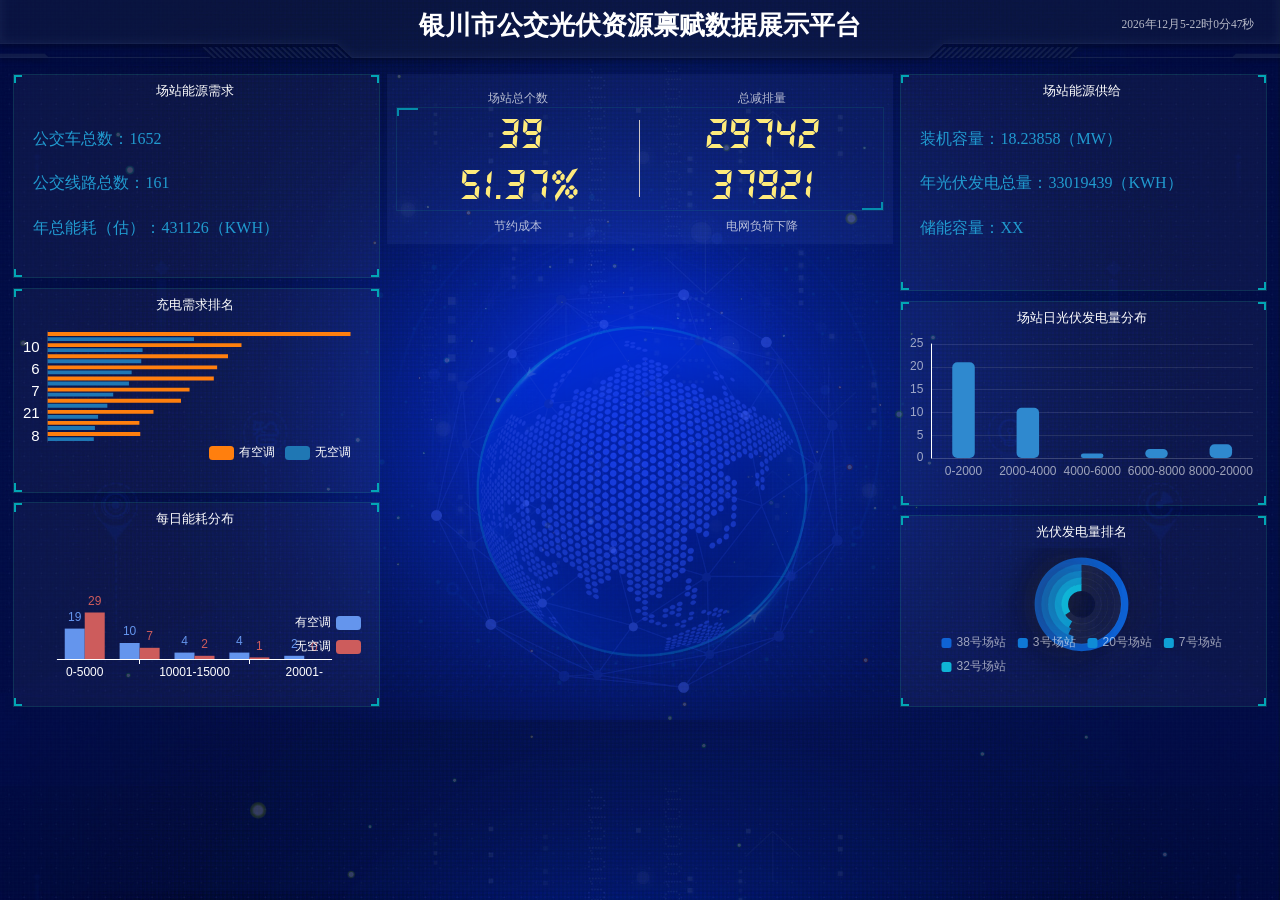
==== index.html @ 21faa327 "Add files via upload" ====
﻿<!doctype html>
<html>

<head>
  <meta charset="utf-8">
  <title>index</title>
  <script type="text/javascript" src="js/jquery.js"></script>
  <link rel="stylesheet" href="css/comon0.css">
</head>
<script>
  $(window).load(function () {
    $(".loading").fadeOut()
  })

  /****/
  $(document).ready(function () {
    var whei = $(window).width()
    $("html").css({ fontSize: whei / 20 })
    $(window).resize(function () {
      var whei = $(window).width()
      $("html").css({ fontSize: whei / 20 })
    });
  });
</script>
<script type="text/javascript" src="js/echarts.min.js"></script>
<script language="JavaScript" src="js/js.js"></script>
<script language="JavaScript" src="js/zhu-chart.js"></script>
<script language="JavaScript" src="js/main.js"></script>
<script language="JavaScript" src="js/jquery.js"></script>
<script language="JavaScript" src="./js/map.js"></script>
<script language="JavaScript" src="./js/data.js"></script>
<script language="JavaScript" src="./js/dataxvqiu.js"></script>
<script language="JavaScript" src="./js/datagongji.js"></script>
<script language="JavaScript" src="./js/datayueguangfu.js"></script>
<script src="http://d3js.org/d3.v3.min.js" charset="utf-8"></script>

<body>

  <div class="canvas" style="opacity: .2">
    <iframe frameborder="0" src="js/index.html" style="width: 100%; height: 100%"></iframe>
  </div>
  <div class="loading">
    <div class="loadbox"> <img src="picture/loading.gif"> 页面加载中... </div>
  </div>
  <div class="head">
    <h1>银川市公交光伏资源禀赋数据展示平台</h1>
    <div class="weather"><!--<img src="picture/weather.png"><span>多云转小雨</span>--><span id="showTime"></span></div>
  </div>
  <div class="mainbox">
    <ul class="clearfix">
      <li>
        <div class="boxall" style="height: 3.2rem">
          <div class="alltitle">场站能源需求</div>
          <div class="allnav" id="场站能源需求"></div>
          <div class="boxfoot"></div>
        </div>
        <div class="boxall" style="height: 3.2rem">
          <div class="alltitle">充电需求排名</div>
          <div class="allnav" id="充电需求排名"></div>
          <div class="boxfoot"></div>
        </div>
        <div class="boxall" style="height: 3.2rem">
          <div style="height:100%; width: 100%;">
            <div class="alltitle">每日能耗分布</div>
            <div class="sy" id="fb1"></div>
          </div>
          <div class="boxfoot">

          </div>
        </div>
      </li>
      <li>
        <div class="bar">
          <div class="barbox2">
            <ul class="clearfix">
              <li class="pulll_left">场站总个数 </li>
              <li class="pulll_left">总减排量</li>
            </ul>
          </div>
          <div class="barbox">
            <ul class="clearfix">
              <li class="pulll_left counter">39</li>
              <li class="pulll_left counter">29742</li>
              <li class="pulll_left counter">51.37%</li>
              <li class="pulll_left counter">37921</li>
            </ul>
          </div>
          <div class="barbox2">
            <ul class="clearfix">
              <li class="pulll_left">节约成本 </li>
              <li class="pulll_left">电网负荷下降</li>
            </ul>
          </div>
        </div>
        <div class="map">
          <div class="map1"><img src="picture/lbx.png"></div>
          <div class="map2"><img src="picture/jt.png"></div>
          <div class="map3"><img src="picture/map.png"></div>
          <div class="map4" id="map_1"></div>
          <div id="main"></div>
        </div>
      </li>
      <li>
        <div class="boxall" style="height:3.4rem">
          <div class="alltitle">场站能源供给</div>
          <div class="allnav" id="场站能源供给"></div>
          <div class="boxfoot"></div>
        </div>
        <div class="boxall" style="height: 3.2rem">
          <div class="alltitle">场站日光伏发电量分布</div>
          <div class="allnav" id="场站日光伏发电量分布"></div>
          <div class="boxfoot"></div>
        </div>
        <div class="boxall" style="height: 3rem">
          <div class="alltitle">光伏发电量排名</div>
          <div class="allnav" id="echart6"></div>
          <div class="boxfoot"></div>
        </div>
      </li>
    </ul>
  </div>
  <script>
    function fontSize(res) {
      let docEl = document.documentElement,
        clientWidth = window.innerWidth || document.documentElement.clientWidth || document.body.clientWidth;
      if (!clientWidth) return;
      let fontSize = 100 * (clientWidth / 1920);
      return res * fontSize;
    }
    let publicUrl = 'https://geo.datav.aliyun.com/areas_v2/bound/';

    async function initChart() {
      let chart = echarts.init(document.getElementById('main'));
      let alladcode = await getGeoJson('all.json')
      let yinchuanGeoJson = await getGeoJson('640100_full.json')
      initEcharts(yinchuanGeoJson, '银川', chart, alladcode)
      generateBarChart(guangfudata);
    }
    initChart();

    var t = null;
    t = setTimeout(time, 1000);//開始运行
    function time() {
      clearTimeout(t);//清除定时器
      dt = new Date();
      var y = dt.getFullYear();
      var mt = dt.getMonth() + 1;
      var day = dt.getDate();
      var h = dt.getHours();//获取时
      var m = dt.getMinutes();//获取分
      var s = dt.getSeconds();//获取秒
      document.getElementById("showTime").innerHTML = y + "年" + mt + "月" + day + "-" + h + "时" + m + "分" + s + "秒";
      t = setTimeout(time, 1000); //设定定时器，循环运行     
    }
    //<script type="text/javascript" src="js/area_echarts.js">
  </script>



  <div class="back"></div>


  <script type="text/javascript" src="js/china.js"></script>

</body>

</html>
---- css/comon0.css ----
﻿@charset "utf-8";

/* CSS Document */
* {
	-webkit-box-sizing: border-box;
	-moz-box-sizing: border-box;
	box-sizing: border-box
}

*,
body {
	padding: 0px;
	margin: 0px;
	color: #222;
	font-family: "微软雅黑";
}

@font-face {
	font-family: electronicFont;
	src: url(../font/DS-DIGIT.TTF)
}

body {
	background: #000d4a url(../images/bg.jpg) center top;
	background-size: cover;
	color: #666;
	font-size: .1rem;
}

li {
	list-style-type: none;
}

table {}

i {
	margin: 0px;
	padding: 0px;
	text-indent: 0px;
}

img {
	border: none;
	max-width: 100%;
}

a {
	text-decoration: none;
	color: #399bff;
}

a.active,
a:focus {
	outline: none !important;
	text-decoration: none;
}

ol,
ul,
p,
h1,
h2,
h3,
h4,
h5,
h6 {
	padding: 0;
	margin: 0
}

a:hover {
	color: #06c;
	text-decoration: none !important
}


.clearfix:after,
.clearfix:before {
	display: table;
	content: " "
}

.clearfix:after {
	clear: both
}

.pulll_left {
	float: left;
}

.pulll_right {
	float: right;
}

/*谷哥滚动条样式*/

::-webkit-scrollbar {
	width: 5px;
	height: 5px;
	position: absolute
}

::-webkit-scrollbar-thumb {
	background-color: #5bc0de
}

::-webkit-scrollbar-track {
	background-color: #ddd
}

/***/
.canvas {
	position: absolute;
	width: 100%;
	left: 0;
	top: 0;
	height: 99%;
	z-index: 1;
}

.allnav {
	height: calc(100% - 30px);
}

.loading {
	position: fixed;
	left: 0;
	top: 0;
	font-size: 18px;
	z-index: 100000000;
	width: 100%;
	height: 100%;
	background: #1a1a1c;
	text-align: center;
}

.loadbox {
	position: absolute;
	width: 160px;
	height: 150px;
	color: #aaa;
	left: 50%;
	top: 50%;
	margin-top: -100px;
	margin-left: -75px;
}

.loadbox img {
	margin: 10px auto;
	display: block;
	width: 40px;
}

.copyright {
	background: rgba(19, 31, 64, .32);
	border: 1px solid rgba(255, 255, 255, .05);
	line-height: .5rem;
	text-align: center;
	padding-right: 15px;
	bottom: 0;
	color: rgba(255, 255, 255, .7);
	font-size: .16rem;
}

.head {
	height: 1.05rem;
	background: url(../images/head_bg.png) no-repeat center center;
	background-size: 100% 100%;
	position: relative;
	z-index: 100;
}

.head h1 {
	color: #fff;
	text-align: center;
	font-size: .4rem;
	line-height: .8rem;
}

.head h1 img {
	width: 1.5rem;
	display: inline-block;
	vertical-align: middle;
	margin-right: .2rem
}

.weather {
	position: absolute;
	right: .3rem;
	top: 0;
	line-height: .75rem;
}

.weather img {
	width: .37rem;
	display: inline-block;
	vertical-align: middle;
}

.weather span {
	color: rgba(255, 255, 255, .7);
	font-size: .18rem;
	padding-right: .1rem;
}

.mainbox {
	padding: .1rem .1rem 0rem .1rem;
}

.mainbox>ul {}

.mainbox>ul>li {
	float: left;
	padding: 0 .1rem
}

.mainbox>ul>li {
	width: 30%
}

.mainbox>ul>li:nth-child(2) {
	width: 40%;
	padding: 0
}

.boxall {
	border: 1px solid rgba(25, 186, 139, .17);
	padding: 0 .2rem .4rem .15rem;
	background: rgba(255, 255, 255, .04) url(../images/line.png);
	background-size: 100% auto;
	position: relative;
	margin-bottom: .15rem;
	z-index: 10;
}

.boxall:before,
.boxall:after {
	position: absolute;
	width: .1rem;
	height: .1rem;
	content: "";
	border-top: 2px solid #02a6b5;
	top: 0;
}

.boxall:before,
.boxfoot:before {
	border-left: 2px solid #02a6b5;
	left: 0;
}

.boxall:after,
.boxfoot:after {
	border-right: 2px solid #02a6b5;
	right: 0;
}

.alltitle {
	font-size: .2rem;
	color: #fff;
	text-align: center;
	line-height: .5rem;
}

.boxfoot {
	position: absolute;
	bottom: 0;
	width: 100%;
	left: 0;
}

.boxfoot:before,
.boxfoot:after {
	position: absolute;
	width: .1rem;
	height: .1rem;
	content: "";
	border-bottom: 2px solid #02a6b5;
	bottom: 0;
}

.bar {
	background: rgba(101, 132, 226, .1);
	padding: .15rem;
}

.barbox li,
.barbox2 li {
	width: 50%;
	text-align: center;
	position: relative;
	z-index: 100;
}

.barbox:before,
.barbox:after {
	position: absolute;
	width: .3rem;
	height: .1rem;
	content: "";
}

.barbox:before {
	border-left: 2px solid #02a6b5;
	left: 0;
	border-top: 2px solid #02a6b5;
}

.barbox:after {
	border-right: 2px solid #02a6b5;
	right: 0;
	bottom: 0;
	border-bottom: 2px solid #02a6b5;
}

.barbox li:first-child:before {
	/**事件中分割	**/
	position: absolute;
	content: "";
	height: 150%;
	width: 1px;
	background: rgb(208, 199, 199);
	right: 0;
	top: 25%;
}

.barbox {
	border: 1px solid rgba(25, 186, 139, .17);
	position: relative;
}

.barbox li {
	font-size: .7rem;
	color: #ffeb7b;
	padding: .05rem 0;
	font-family: electronicFont;
	font-weight: bold;
}

.barbox2 li {
	font-size: .19rem;
	color: rgba(255, 255, 255, .7);
	padding-top: .1rem;
}

.map {
	position: relative;
	height: 7.2rem;
	z-index: 9;
}

#main {
	position: absolute;
	top: 50%;
	left: 50%;
	transform: translate(-50%, -50%);
	width: 30vw;
	height: 60vh;
	z-index: 5;
	/* 可选：设置内边距，增加内容与边框的间距 */
	/* 设置地图容器的层级为0 */
}

.map4 {
	width: 200%;
	height: 7rem;
	position: relative;
	left: -50%;
	top: 4%;
	margin-top: .2rem;
	z-index: 5;
}

.map1,
.map2,
.map3 {
	position: absolute;
	opacity: .5
}

.map1 {
	width: 6.43rem;
	z-index: 2;
	top: .45rem;
	left: .7rem;
	animation: myfirst2 15s infinite linear;
}

.map2 {
	width: 5.66rem;
	top: .85rem;
	left: 1.2rem;
	z-index: 3;
	opacity: 0.2;
	animation: myfirst 10s infinite linear;
}

.map3 {
	width: 5.18rem;
	top: 1.07rem;
	left: 1.4rem;
	z-index: 1;
}





.tabs {
	text-align: center;
	padding: .1rem 0 0 0;
}

.tabs a {
	position: relative;
	display: inline-block;
	margin-left: 1px;
	padding: .05rem .2rem;
	color: #898989;
	transition: all .3s ease-out 0s;
	font-size: 14px;
}

.tabs li {
	display: inline-block;
}

.tabs a:after {
	position: absolute;
	width: 1px;
	height: 10px;
	background-color: rgba(255, 255, 255, .1);
	content: '';
	margin-left: 0;
	right: -1px;
	margin-top: 7px;


}

.tabs li a.active {
	border: 1px solid rgba(25, 186, 139, .17);
	background: rgba(255, 255, 255, .05);
	color: #fff;
}

.tit02 {
	text-align: center;
	margin: .1rem 0;
	position: relative
}

.tit02 span {
	border: 1px solid rgba(25, 186, 139, .17);
	letter-spacing: 2px;
	padding: .01rem .2rem;
	background: rgba(255, 255, 255, .05);
	font-size: .18rem;
	color: #49bcf7;
}

.tit02:before,
.tit02:after {
	position: absolute;
	width: 26%;
	height: 1px;
	background: rgba(25, 186, 139, .2);
	content: "";
	top: .12rem;
}

.tit02:after {
	right: 0;
}

.tit02:before {
	left: 0;
}

.wrap {
	height: 2.54rem;
	overflow: hidden;
}

.wrap li {
	line-height: .42rem;
	height: .42rem;
	font-size: .18rem;
	text-indent: .24rem;
	margin-bottom: .1rem;
}

.wrap li p {
	border: 1px solid rgba(25, 186, 139, .17);
	color: rgba(255, 255, 255, .6);
}

.sy {
	float: left;
	width: 100%;
	height: 95%;
	margin-top: .25rem;
}


.adduser {
	height: 1.5rem;
	overflow: hidden;
}

.adduser li {
	height: .5rem;
}

.adduser img {
	width: .40rem;
	border-radius: .5rem;
	margin-right: .1rem;
	display: inline-block;
	vertical-align: middle;
}

.adduser span {
	line-height: .5rem;
	font-size: .18rem;
	color: rgba(255, 255, 255, .6);
}

.sycm ul {
	margin-left: -.5rem;
	margin-right: -.5rem;
	padding: .16rem 0;
}

.sycm li {
	float: left;
	width: 33.33%;
	text-align: center;
	position: relative
}

.sycm li:before {
	position: absolute;
	content: "";
	height: 30%;
	width: 1px;
	background: rgba(255, 255, 255, 0.1);
	right: 0;
	top: 15%;
}

.sycm li:last-child:before {
	width: 0;
}

.sycm li h2 {
	font-size: .3rem;
	color: #c5ccff;
}

.sycm li span {
	font-size: .18rem;
	color: #fff;
	opacity: .5;
}

@keyframes myfirst2 {
	from {
		transform: rotate(0deg);
	}

	to {
		transform: rotate(359deg);
	}
}

@keyframes myfirst {
	from {
		transform: rotate(0deg);
	}

	to {
		transform: rotate(-359deg);
	}
}


/*Plugin CSS*/
.str_wrap {
	overflow: hidden;
	width: 100%;
	position: relative;
	-moz-user-select: none;
	-khtml-user-select: none;
	user-select: none;
	white-space: nowrap;
}


.str_move {
	white-space: nowrap;
	position: absolute;
	top: 0;
	left: 0;
	cursor: move;
}

.str_move_clone {
	display: inline-block;
	vertical-align: top;
	position: absolute;
	left: 100%;
	top: 0;
}

.str_vertical .str_move_clone {
	left: 0;
	top: 100%;
}

.str_down .str_move_clone {
	left: 0;
	bottom: 100%;
}

.str_vertical .str_move,
.str_down .str_move {
	white-space: normal;
	width: 100%;
}

.str_static .str_move,
.no_drag .str_move,
.noStop .str_move {
	cursor: inherit;
}

.str_wrap img {
	max-width: none !important;
}
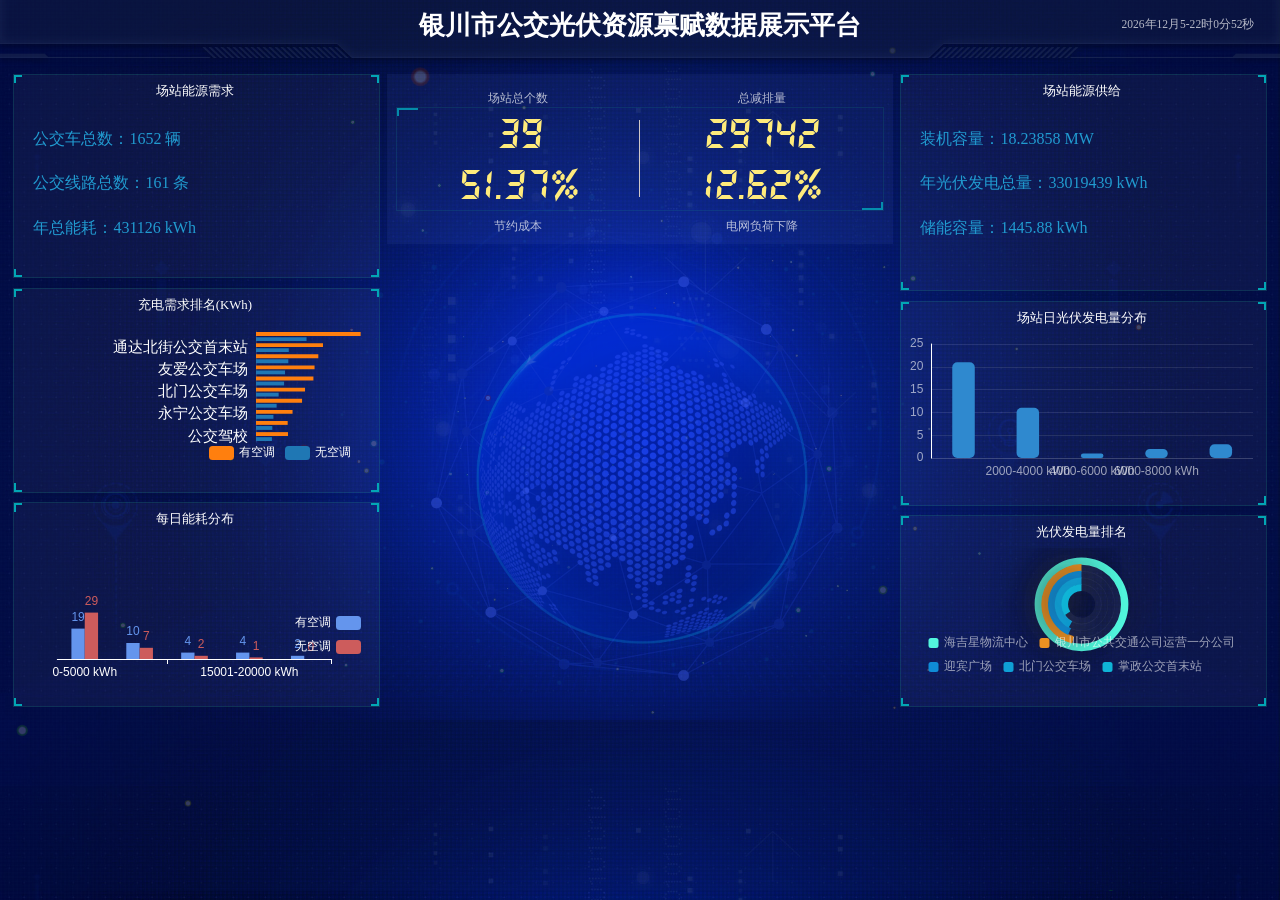
==== commit 589bd0fa: "“xxxxx”" ====
--- a/index.html
+++ b/index.html
@@ -55,7 +55,7 @@
           <div class="boxfoot"></div>
         </div>
         <div class="boxall" style="height: 3.2rem">
-          <div class="alltitle">充电需求排名</div>
+          <div class="alltitle">充电需求排名(KWh)</div>
           <div class="allnav" id="充电需求排名"></div>
           <div class="boxfoot"></div>
         </div>
@@ -82,7 +82,7 @@
               <li class="pulll_left counter">39</li>
               <li class="pulll_left counter">29742</li>
               <li class="pulll_left counter">51.37%</li>
-              <li class="pulll_left counter">37921</li>
+              <li class="pulll_left counter">12.62%</li>
             </ul>
           </div>
           <div class="barbox2">
@@ -96,7 +96,6 @@
           <div class="map1"><img src="picture/lbx.png"></div>
           <div class="map2"><img src="picture/jt.png"></div>
           <div class="map3"><img src="picture/map.png"></div>
-          <div class="map4" id="map_1"></div>
           <div id="main"></div>
         </div>
       </li>
@@ -120,6 +119,7 @@
     </ul>
   </div>
   <script>
+
     function fontSize(res) {
       let docEl = document.documentElement,
         clientWidth = window.innerWidth || document.documentElement.clientWidth || document.body.clientWidth;
--- a/css/comon0.css
+++ b/css/comon0.css
@@ -355,7 +355,7 @@
 	left: 50%;
 	transform: translate(-50%, -50%);
 	width: 30vw;
-	height: 60vh;
+	height: 45vh;
 	z-index: 5;
 	/* 可选：设置内边距，增加内容与边框的间距 */
 	/* 设置地图容器的层级为0 */
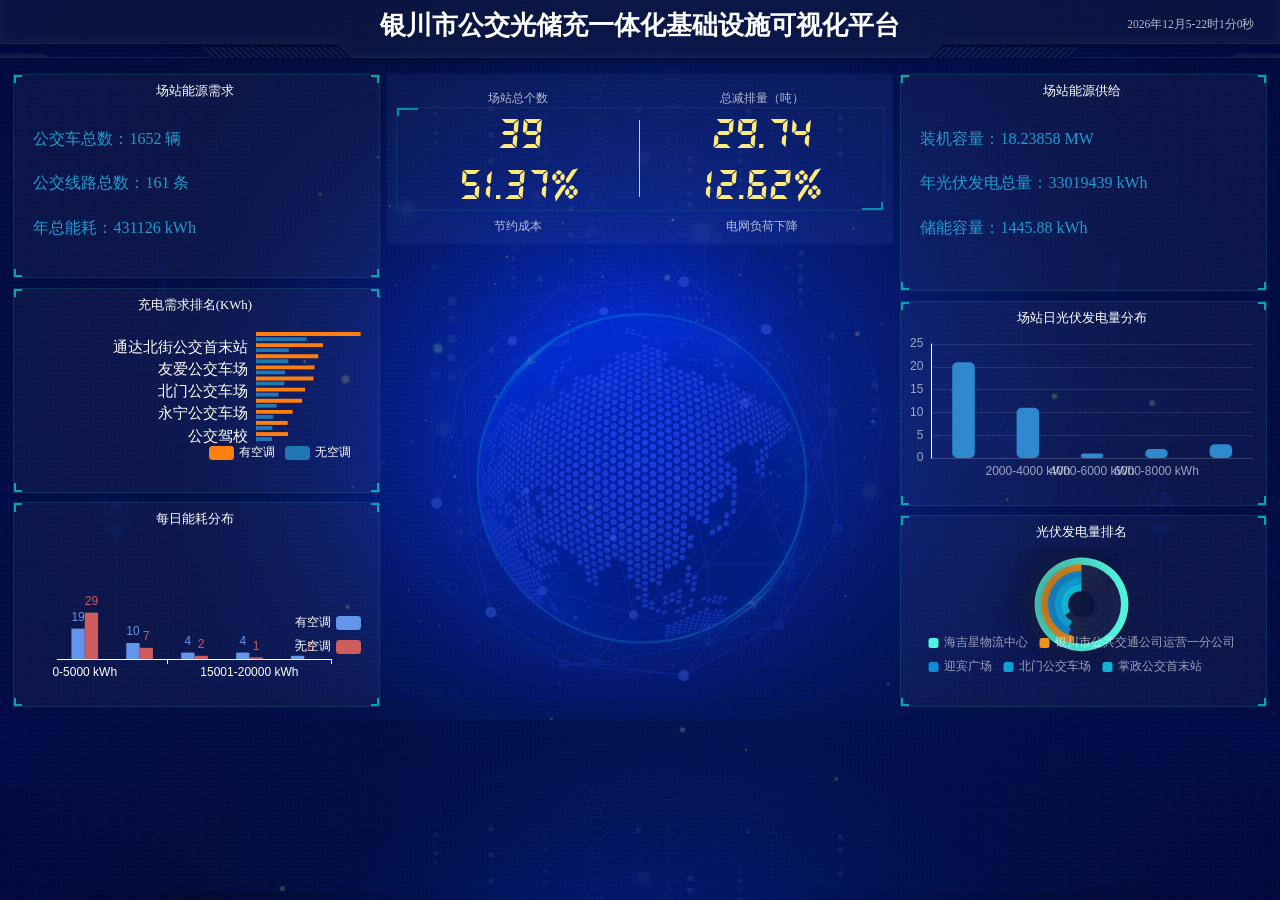
==== commit fb1fc87d: "git commit -m "update"" ====
--- a/index.html
+++ b/index.html
@@ -43,7 +43,7 @@
     <div class="loadbox"> <img src="picture/loading.gif"> 页面加载中... </div>
   </div>
   <div class="head">
-    <h1>银川市公交光伏资源禀赋数据展示平台</h1>
+    <h1>银川市公交光储充一体化基础设施可视化平台</h1>
     <div class="weather"><!--<img src="picture/weather.png"><span>多云转小雨</span>--><span id="showTime"></span></div>
   </div>
   <div class="mainbox">
@@ -74,13 +74,13 @@
           <div class="barbox2">
             <ul class="clearfix">
               <li class="pulll_left">场站总个数 </li>
-              <li class="pulll_left">总减排量</li>
+              <li class="pulll_left">总减排量（吨）</li>
             </ul>
           </div>
           <div class="barbox">
             <ul class="clearfix">
               <li class="pulll_left counter">39</li>
-              <li class="pulll_left counter">29742</li>
+              <li class="pulll_left counter">29.74</li>
               <li class="pulll_left counter">51.37%</li>
               <li class="pulll_left counter">12.62%</li>
             </ul>
